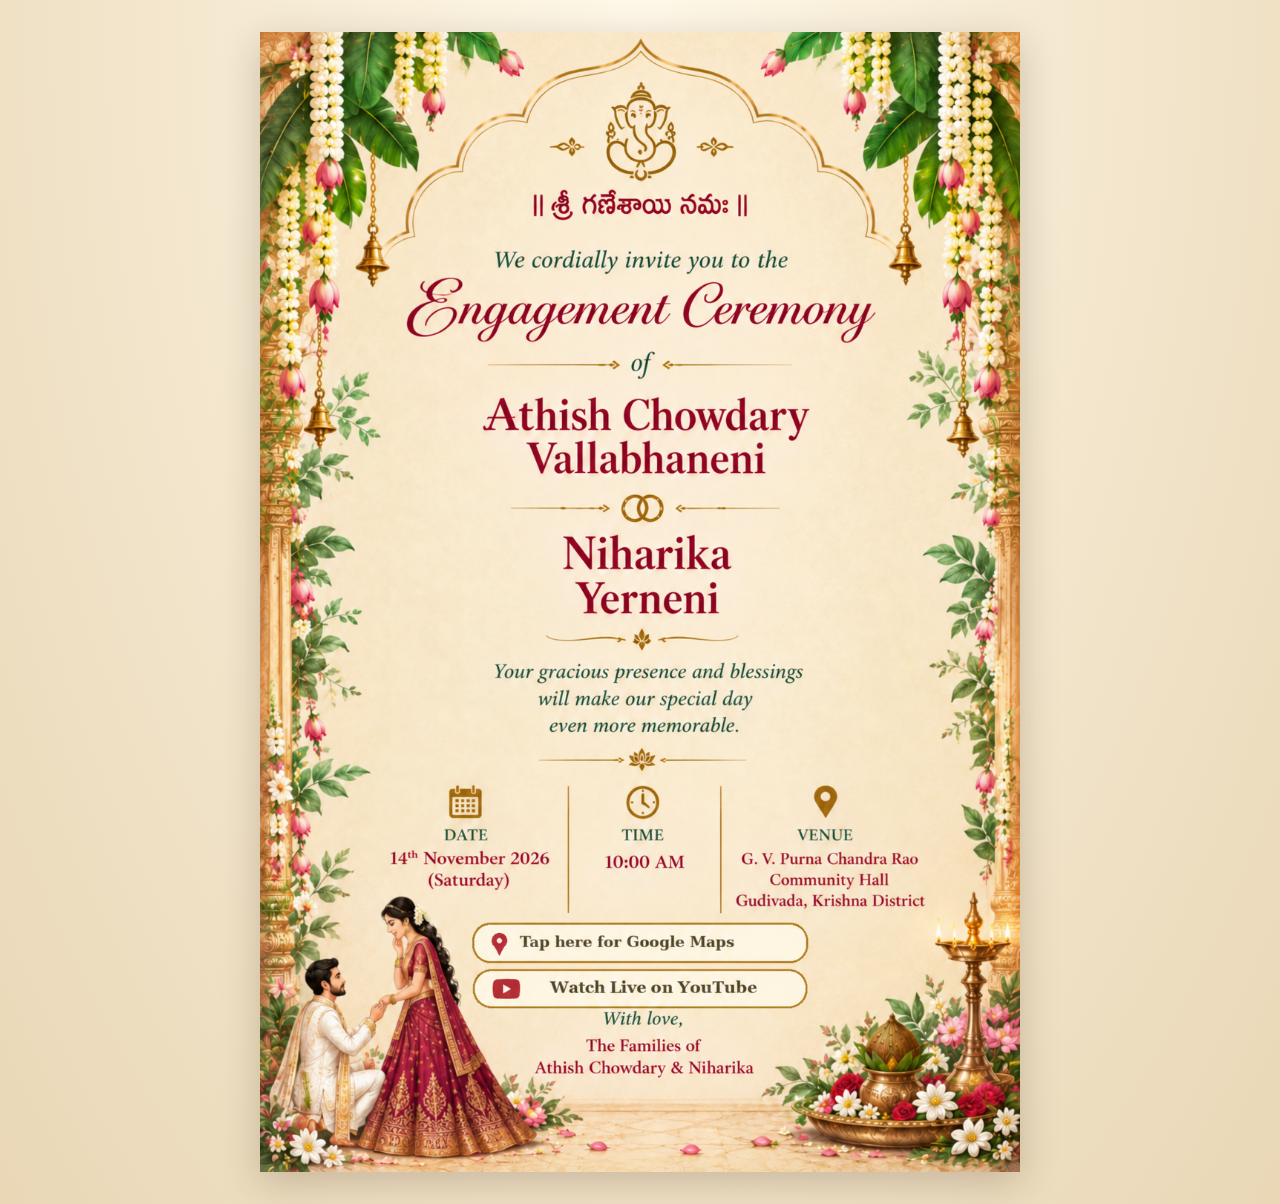
==== athishwithniharika/index.html @ f38b62dc "Move wedding invitation page to new path" ====
<!doctype html>
<html lang="en">
<head>
  <meta charset="utf-8">
  <meta name="viewport" content="width=device-width, initial-scale=1">
  <meta name="theme-color" content="#f8ecd2">
  <title>Athish &amp; Niharika — Engagement Invitation</title>
  <link rel="stylesheet" href="style.css">
  <script src="script.js" defer></script>
</head>
<body>
  <main class="page">
    <figure class="invitation">
      <img src="engagement-invitation-youtube.png" alt="Engagement invitation for Athish Chowdary Vallabhaneni and Niharika Yerneni, Saturday, November 14, 2026 at 10:00 AM, at G. V. Purna Chandra Rao Community Hall, Gudivada, Krishna District.">
      <a class="hotspot maps-hotspot" href="https://www.google.com/maps/search/?api=1&amp;query=G.%20V.%20Purna%20Chandra%20Rao%20Community%20Hall%2C%20Gudivada%2C%20Krishna%20District%2C%20Andhra%20Pradesh%2C%20India" target="_blank" rel="noopener noreferrer" aria-label="Open the venue in Google Maps"></a>
      <a class="hotspot youtube-hotspot" id="youtube-link" href="#" target="_blank" rel="noopener noreferrer" aria-label="Watch live on YouTube"></a>
    </figure>
  </main>
</body>
</html>
---- athishwithniharika/style.css ----
* { box-sizing: border-box; }

body {
  min-width: 280px;
  min-height: 100vh;
  margin: 0;
  padding: clamp(.5rem, 3vw, 2rem);
  background: radial-gradient(ellipse at top, #fff8e8, #e9d7b6);
}

.page { display: flex; justify-content: center; }
.invitation {
  position: relative;
  width: min(100%, 760px);
  margin: 0;
  line-height: 0;
  box-shadow: 0 10px 36px rgb(53 30 10 / 22%);
}
.invitation img { display: block; width: 100%; height: auto; }
.hotspot {
  position: absolute;
  left: 27.8%;
  width: 44.4%;
  border-radius: 999px;
  -webkit-tap-highlight-color: transparent;
}
.maps-hotspot { top: 78.1%; height: 3.6%; }
.youtube-hotspot { top: 82.2%; height: 3.6%; }
.hotspot:focus-visible { outline: 3px solid #6d1025; outline-offset: 2px; }

@media (max-width: 480px) { body { padding: .25rem; } }
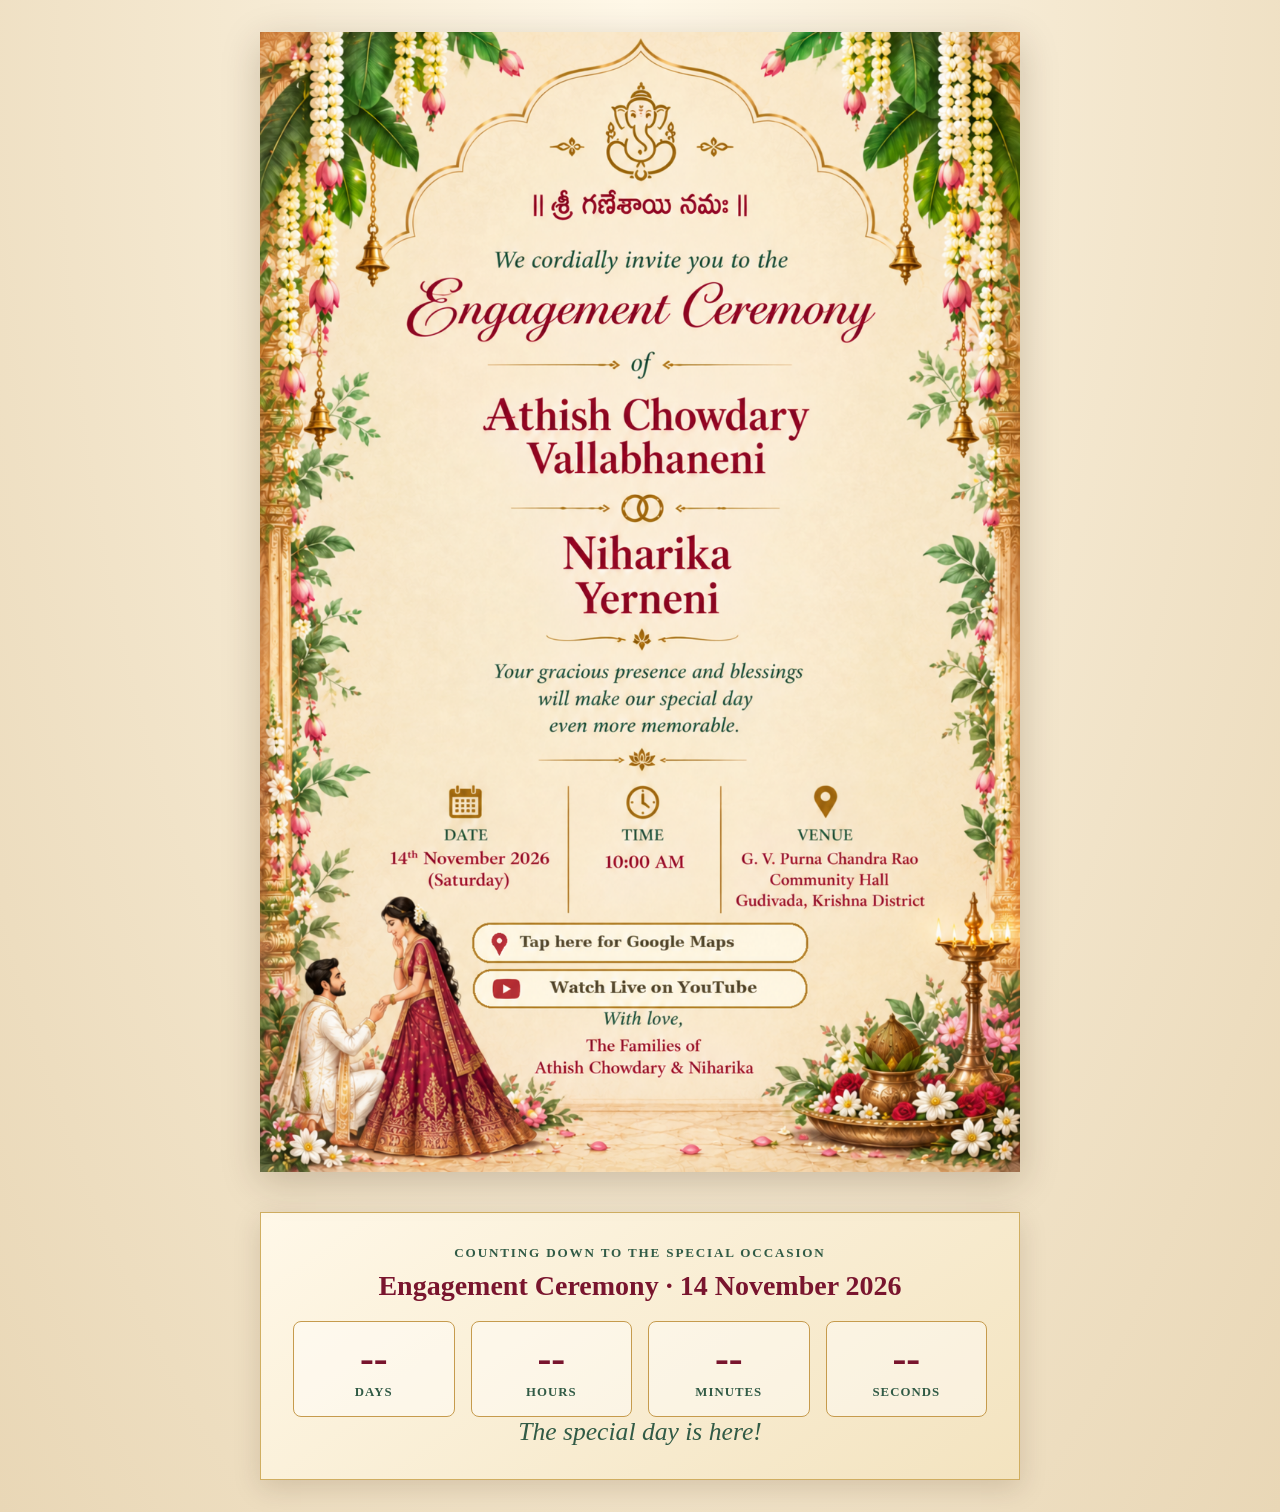
==== commit df8083c0: "Add live event countdown" ====
--- a/athishwithniharika/index.html
+++ b/athishwithniharika/index.html
@@ -15,6 +15,17 @@
       <a class="hotspot maps-hotspot" href="https://www.google.com/maps/search/?api=1&amp;query=G.%20V.%20Purna%20Chandra%20Rao%20Community%20Hall%2C%20Gudivada%2C%20Krishna%20District%2C%20Andhra%20Pradesh%2C%20India" target="_blank" rel="noopener noreferrer" aria-label="Open the venue in Google Maps"></a>
       <a class="hotspot youtube-hotspot" id="youtube-link" href="#" target="_blank" rel="noopener noreferrer" aria-label="Watch live on YouTube"></a>
     </figure>
+    <section class="countdown" aria-labelledby="countdown-title">
+      <p class="countdown-kicker">Counting down to the special occasion</p>
+      <h1 id="countdown-title">Engagement Ceremony · 14 November 2026</h1>
+      <div class="countdown-grid" id="countdown" aria-label="Countdown to the engagement ceremony">
+        <div class="countdown-unit"><span id="days">--</span><small>Days</small></div>
+        <div class="countdown-unit"><span id="hours">--</span><small>Hours</small></div>
+        <div class="countdown-unit"><span id="minutes">--</span><small>Minutes</small></div>
+        <div class="countdown-unit"><span id="seconds">--</span><small>Seconds</small></div>
+      </div>
+      <p class="countdown-message" id="countdown-message" role="status" hidden>The special day is here!</p>
+    </section>
   </main>
 </body>
 </html>
--- a/athishwithniharika/style.css
+++ b/athishwithniharika/style.css
@@ -8,7 +8,7 @@
   background: radial-gradient(ellipse at top, #fff8e8, #e9d7b6);
 }
 
-.page { display: flex; justify-content: center; }
+.page { display: flex; flex-direction: column; align-items: center; gap: clamp(1.25rem, 4vw, 2.5rem); }
 .invitation {
   position: relative;
   width: min(100%, 760px);
@@ -29,3 +29,21 @@
 .hotspot:focus-visible { outline: 3px solid #6d1025; outline-offset: 2px; }
 
 @media (max-width: 480px) { body { padding: .25rem; } }
+
+.countdown {
+  width: min(100%, 760px);
+  padding: clamp(1.2rem, 4vw, 2rem);
+  border: 1px solid #d0ae61;
+  color: #5b1022;
+  background: linear-gradient(145deg, #fff8e8, #f3e3bf);
+  box-shadow: 0 8px 26px rgb(53 30 10 / 15%);
+  font-family: Georgia, "Times New Roman", serif;
+  text-align: center;
+}
+.countdown-kicker { margin: 0 0 .55rem; color: #315b46; font-size: .82rem; font-weight: 700; letter-spacing: .14em; text-transform: uppercase; }
+.countdown h1 { margin: 0 0 1.2rem; color: #79152e; font-size: clamp(1.15rem, 4vw, 1.75rem); font-style: normal; }
+.countdown-grid { display: grid; grid-template-columns: repeat(4, minmax(0, 1fr)); gap: clamp(.45rem, 2vw, 1rem); }
+.countdown-unit { display: grid; gap: .35rem; padding: clamp(.7rem, 2.2vw, 1rem) .35rem; border: 1px solid #c69b4d; border-radius: 8px; background: rgb(255 255 255 / 42%); }
+.countdown-unit span { color: #78142d; font-size: clamp(1.5rem, 7vw, 2.6rem); font-variant-numeric: tabular-nums; font-weight: 700; line-height: 1; }
+.countdown-unit small { color: #315b46; font-size: clamp(.62rem, 2vw, .8rem); font-weight: 700; letter-spacing: .08em; text-transform: uppercase; }
+.countdown-message { margin: 0; color: #315b46; font-size: clamp(1.2rem, 4vw, 1.6rem); font-style: italic; }
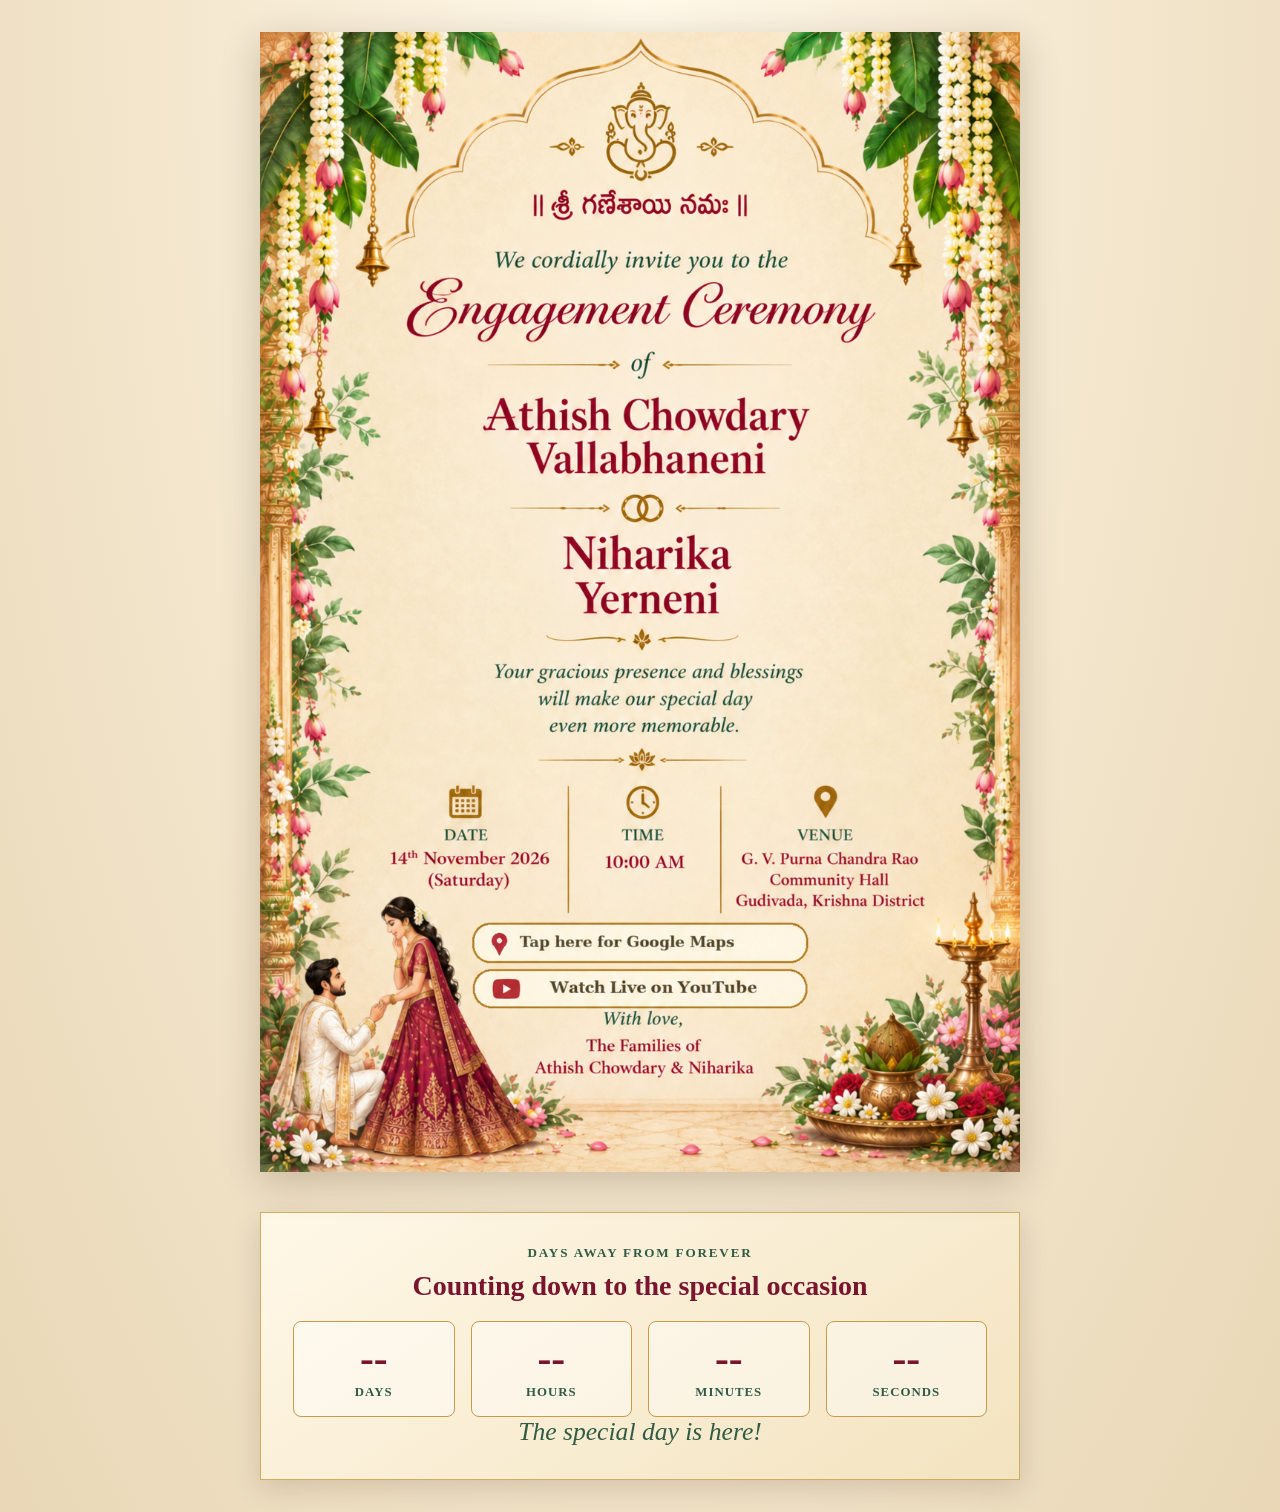
==== commit 0622d14e: "Update engagement countdown copy" ====
--- a/athishwithniharika/index.html
+++ b/athishwithniharika/index.html
@@ -5,8 +5,8 @@
   <meta name="viewport" content="width=device-width, initial-scale=1">
   <meta name="theme-color" content="#f8ecd2">
   <title>Athish &amp; Niharika — Engagement Invitation</title>
-  <link rel="stylesheet" href="style.css">
-  <script src="script.js" defer></script>
+  <link rel="stylesheet" href="style.css?v=4">
+  <script src="script.js?v=2" defer></script>
 </head>
 <body>
   <main class="page">
@@ -16,8 +16,8 @@
       <a class="hotspot youtube-hotspot" id="youtube-link" href="#" target="_blank" rel="noopener noreferrer" aria-label="Watch live on YouTube"></a>
     </figure>
     <section class="countdown" aria-labelledby="countdown-title">
-      <p class="countdown-kicker">Counting down to the special occasion</p>
-      <h1 id="countdown-title">Engagement Ceremony · 14 November 2026</h1>
+      <p class="countdown-kicker">Days away from forever</p>
+      <h1 id="countdown-title">Counting down to the special occasion</h1>
       <div class="countdown-grid" id="countdown" aria-label="Countdown to the engagement ceremony">
         <div class="countdown-unit"><span id="days">--</span><small>Days</small></div>
         <div class="countdown-unit"><span id="hours">--</span><small>Hours</small></div>
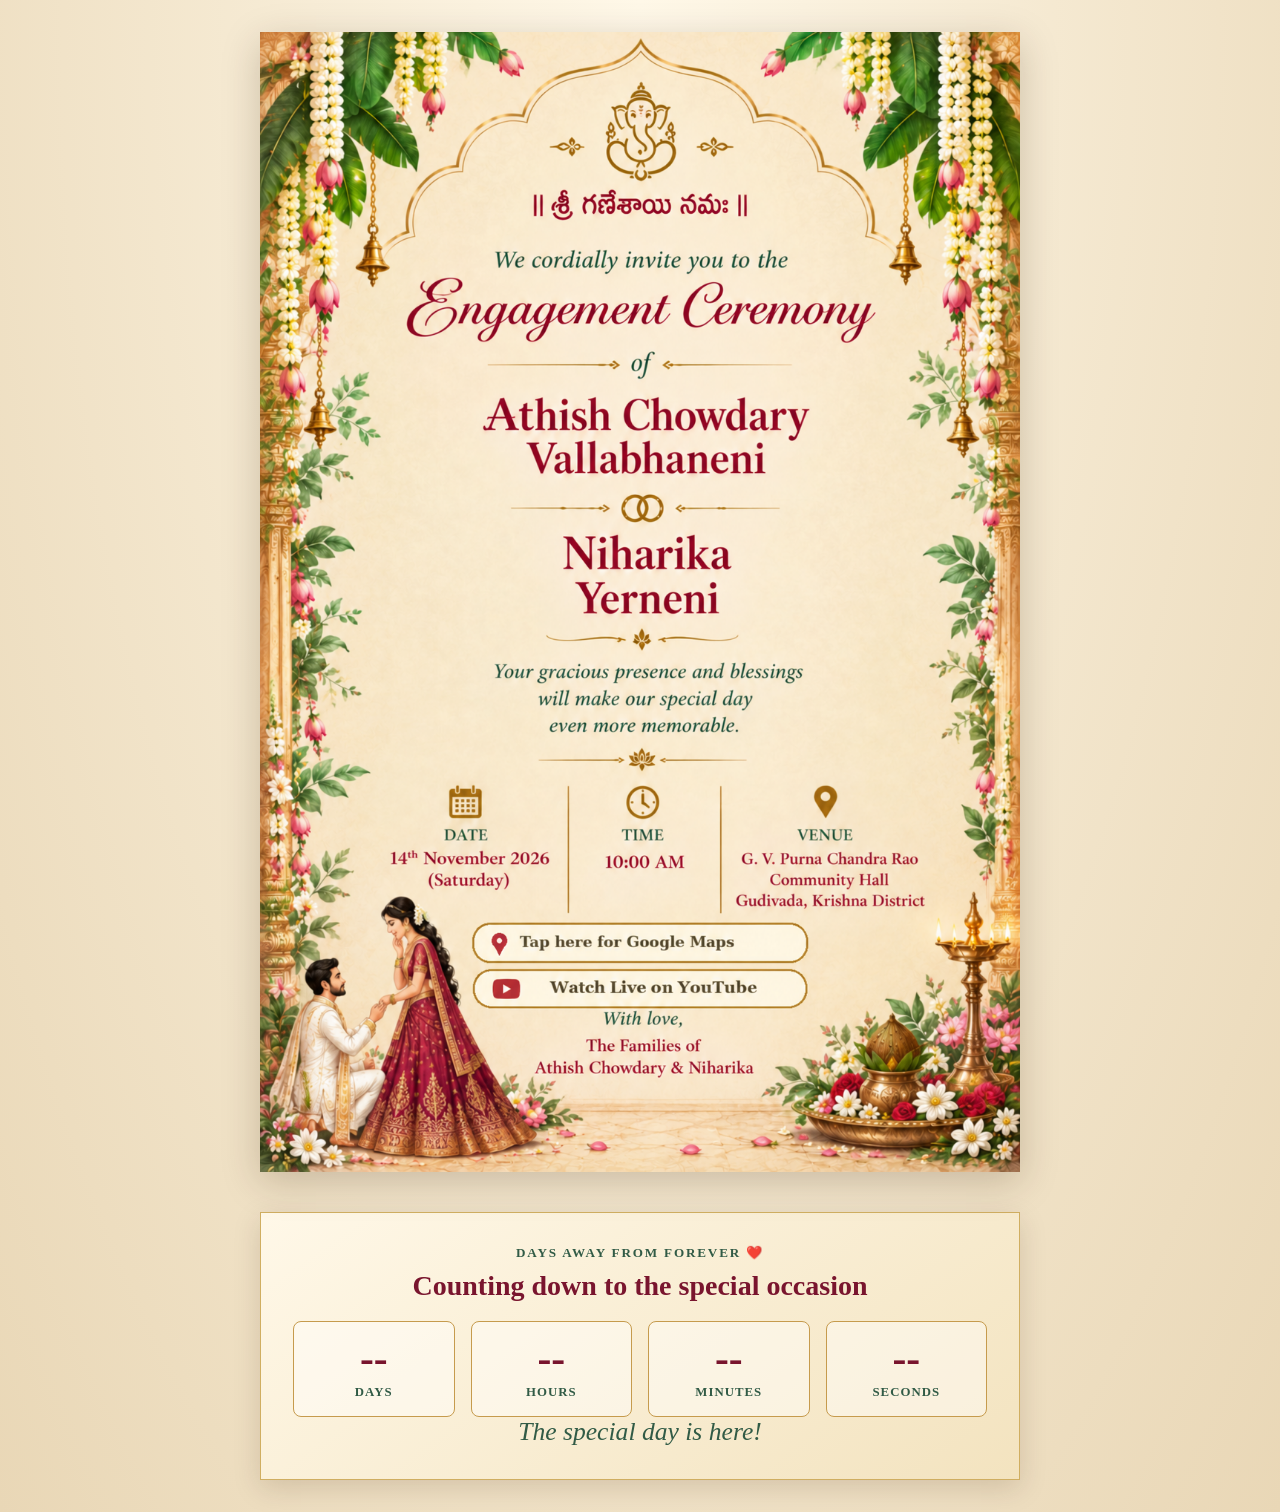
==== commit 526f438a: "Add heart to invitation countdown" ====
--- a/athishwithniharika/index.html
+++ b/athishwithniharika/index.html
@@ -16,7 +16,7 @@
       <a class="hotspot youtube-hotspot" id="youtube-link" href="#" target="_blank" rel="noopener noreferrer" aria-label="Watch live on YouTube"></a>
     </figure>
     <section class="countdown" aria-labelledby="countdown-title">
-      <p class="countdown-kicker">Days away from forever</p>
+      <p class="countdown-kicker">Days away from forever &#x2764;&#xFE0F;</p>
       <h1 id="countdown-title">Counting down to the special occasion</h1>
       <div class="countdown-grid" id="countdown" aria-label="Countdown to the engagement ceremony">
         <div class="countdown-unit"><span id="days">--</span><small>Days</small></div>
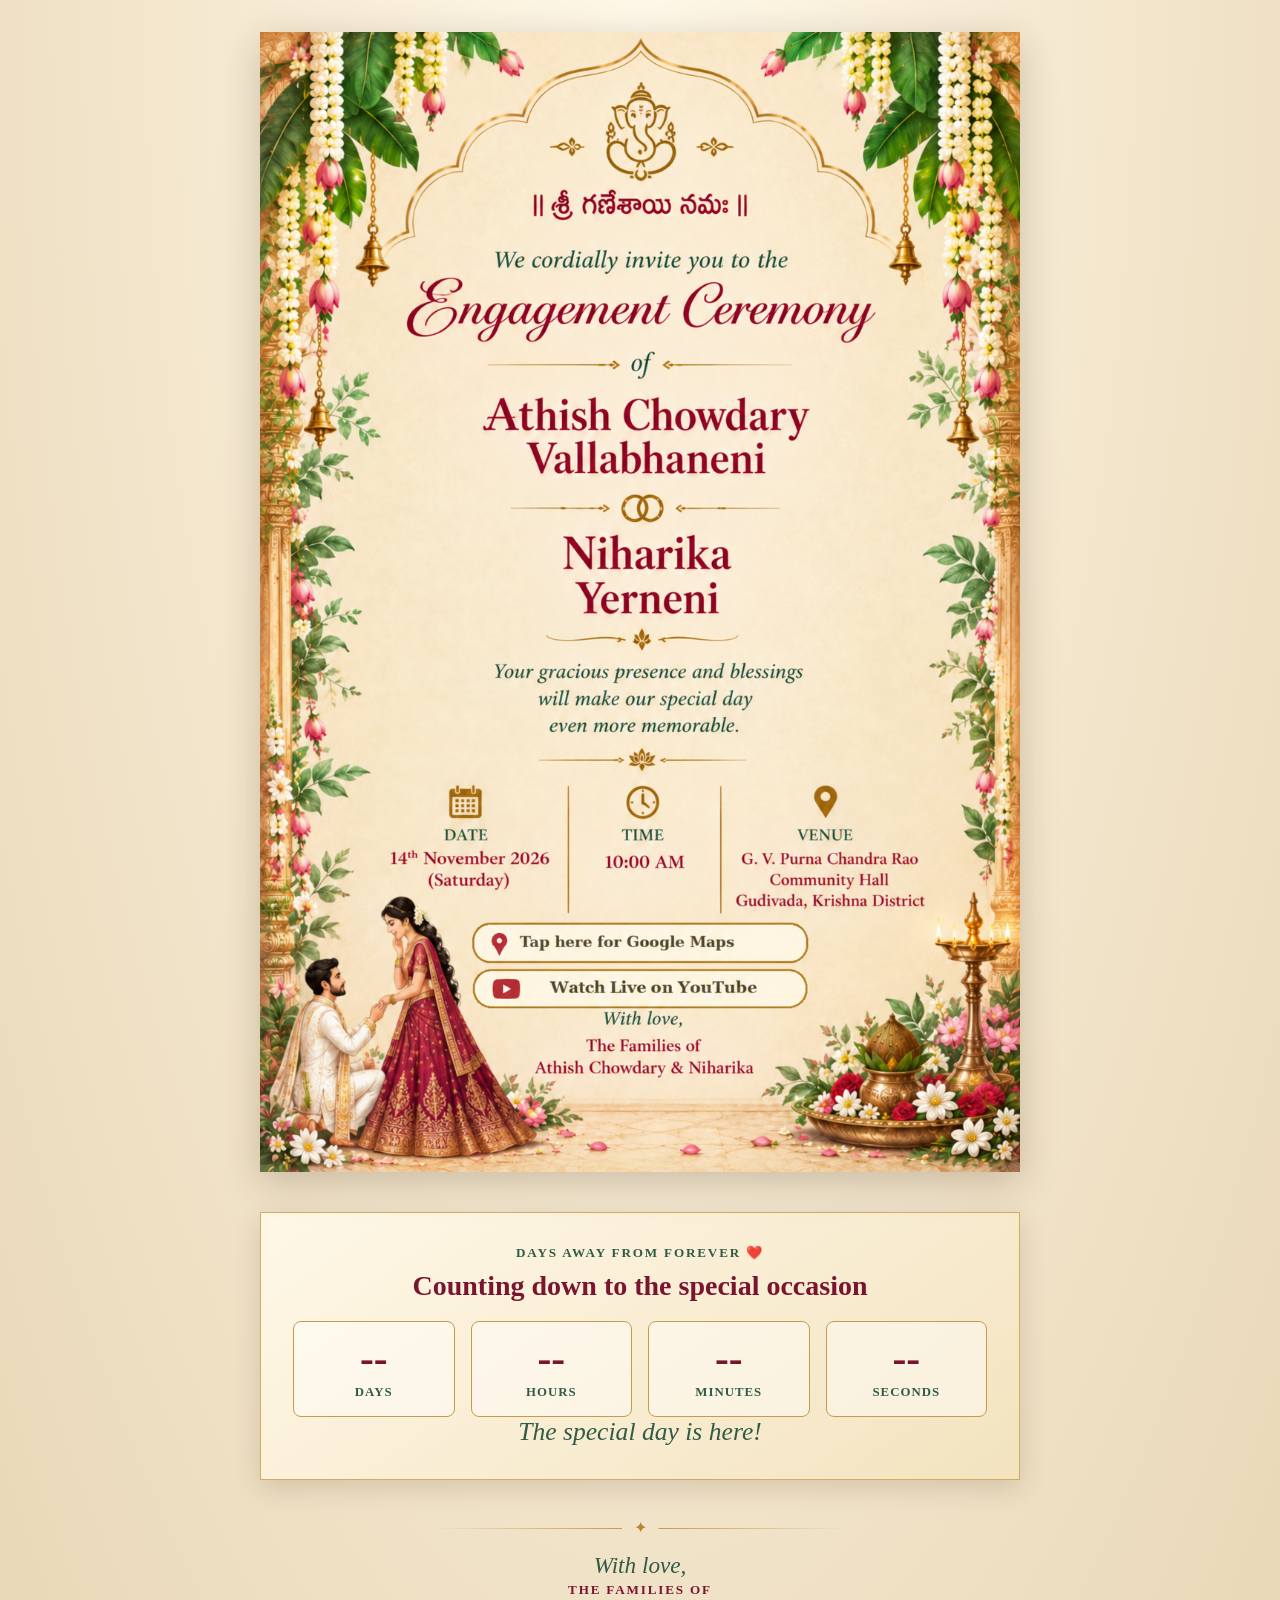
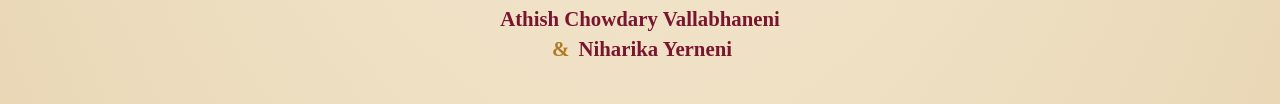
==== commit a8b73fd6: "Add family note beneath countdown" ====
--- a/athishwithniharika/index.html
+++ b/athishwithniharika/index.html
@@ -5,7 +5,7 @@
   <meta name="viewport" content="width=device-width, initial-scale=1">
   <meta name="theme-color" content="#f8ecd2">
   <title>Athish &amp; Niharika — Engagement Invitation</title>
-  <link rel="stylesheet" href="style.css?v=4">
+  <link rel="stylesheet" href="style.css?v=6">
   <script src="script.js?v=2" defer></script>
 </head>
 <body>
@@ -26,6 +26,12 @@
       </div>
       <p class="countdown-message" id="countdown-message" role="status" hidden>The special day is here!</p>
     </section>
+    <footer class="family-note" aria-labelledby="family-note-title">
+      <div class="family-note-divider" aria-hidden="true"><span>&#x2726;</span></div>
+      <h2 class="family-note-greeting" id="family-note-title">With love,</h2>
+      <p class="family-note-intro">The Families of</p>
+      <p class="family-note-names">Athish Chowdary Vallabhaneni<br><span>&amp;</span> Niharika Yerneni</p>
+    </footer>
   </main>
 </body>
 </html>
--- a/athishwithniharika/style.css
+++ b/athishwithniharika/style.css
@@ -47,3 +47,32 @@
 .countdown-unit span { color: #78142d; font-size: clamp(1.5rem, 7vw, 2.6rem); font-variant-numeric: tabular-nums; font-weight: 700; line-height: 1; }
 .countdown-unit small { color: #315b46; font-size: clamp(.62rem, 2vw, .8rem); font-weight: 700; letter-spacing: .08em; text-transform: uppercase; }
 .countdown-message { margin: 0; color: #315b46; font-size: clamp(1.2rem, 4vw, 1.6rem); font-style: italic; }
+
+.family-note {
+  width: min(100%, 760px);
+  padding: 0 clamp(.5rem, 3vw, 1.25rem) .5rem;
+  color: #5b1022;
+  font-family: Georgia, "Times New Roman", serif;
+  text-align: center;
+}
+.family-note-divider {
+  display: flex;
+  align-items: center;
+  gap: .75rem;
+  width: min(100%, 26rem);
+  margin: 0 auto 1rem;
+  color: #b48431;
+}
+.family-note-divider::before,
+.family-note-divider::after {
+  content: "";
+  flex: 1;
+  height: 1px;
+  background: linear-gradient(90deg, transparent, #c69b4d);
+}
+.family-note-divider::after { transform: scaleX(-1); }
+.family-note-divider span { font-size: 1rem; line-height: 1; }
+.family-note-greeting { margin: 0 0 .2rem; color: #315b46; font-size: clamp(1.15rem, 3.8vw, 1.45rem); font-style: italic; font-weight: 400; }
+.family-note-intro { margin: 0 0 .35rem; color: #79152e; font-size: .82rem; font-weight: 700; letter-spacing: .14em; text-transform: uppercase; }
+.family-note-names { margin: 0; color: #79152e; font-size: clamp(1.05rem, 3.5vw, 1.3rem); font-weight: 700; line-height: 1.45; }
+.family-note-names span { padding: 0 .25rem; color: #b17a24; }
